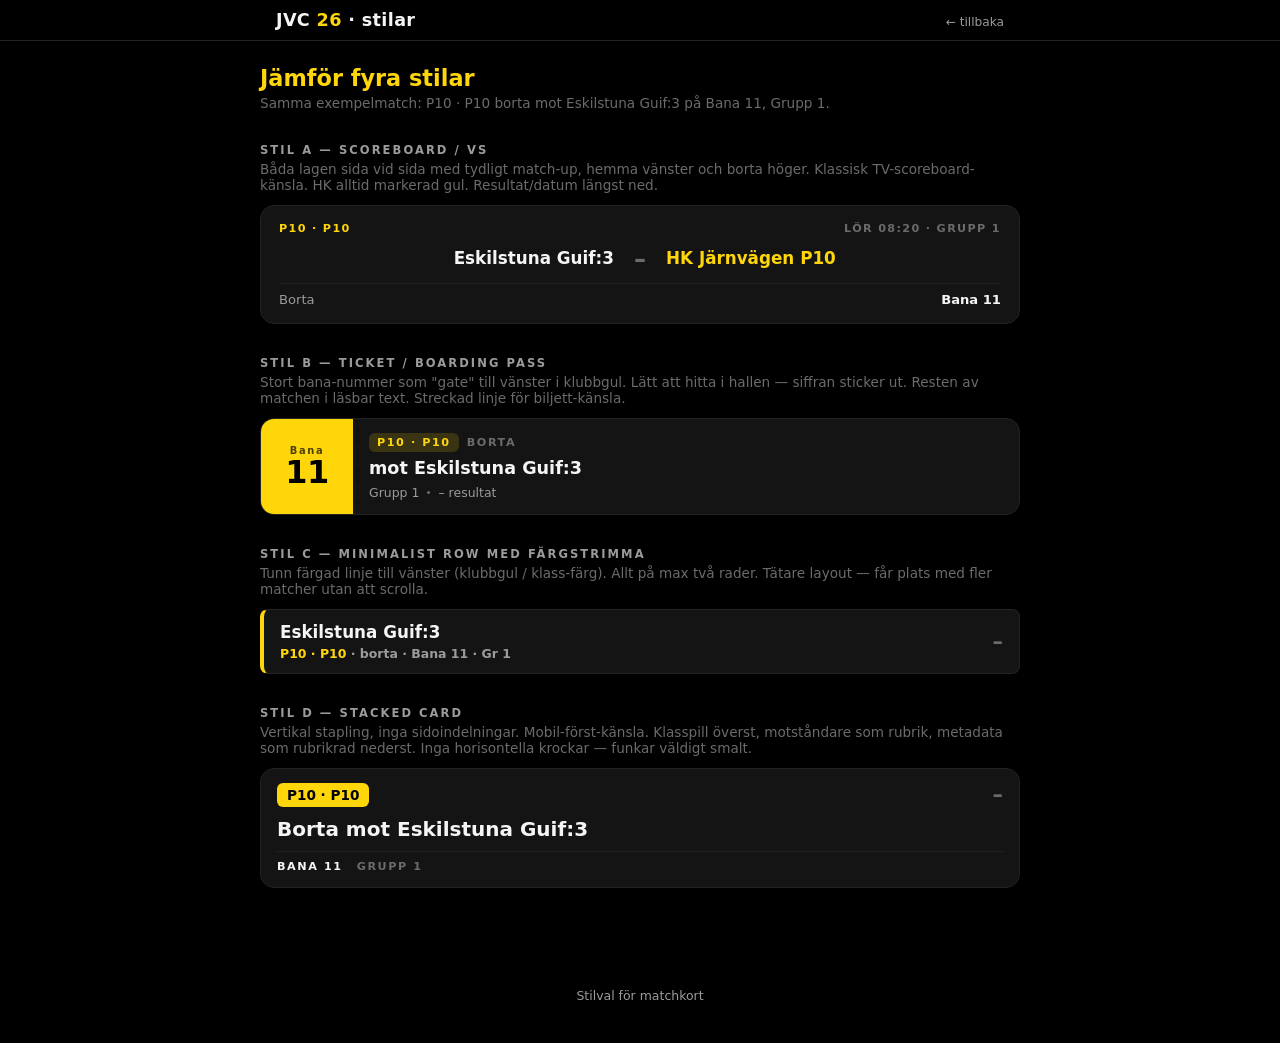
==== site/demo.html @ fe646244 "Add /demo.html with 4 match-card style alternatives Same example match (P10 borta mot Eskilstuna Gui" ====
<!doctype html>
<html lang="sv">
<head>
  <meta charset="utf-8">
  <meta name="viewport" content="width=device-width, initial-scale=1, maximum-scale=1, viewport-fit=cover">
  <meta name="theme-color" content="#0b0b0f">
  <title>Stilar · JVC 2026</title>
  <link rel="stylesheet" href="styles.css">
  <style>
    .demo { padding: 24px 0 60px; }
    .demo .label {
      font-size: 0.72rem;
      text-transform: uppercase;
      letter-spacing: 0.18em;
      color: var(--text-dim);
      font-weight: 800;
      margin: 32px 0 4px;
    }
    .demo .desc { font-size: 0.85rem; color: var(--text-very-dim); margin: 0 0 12px; }
    .demo h2 { font-size: 1.4rem; margin: 0 0 4px; color: var(--hk-yellow); }

    /* ─── STIL A: Scoreboard / VS ─── */
    .a-card {
      background: var(--bg-card);
      border: 1px solid var(--border);
      border-radius: 14px;
      padding: 16px 18px;
      display: flex; flex-direction: column; gap: 10px;
    }
    .a-top {
      display: flex; justify-content: space-between; align-items: center;
      font-size: 0.7rem; text-transform: uppercase; letter-spacing: 0.12em;
      color: var(--text-very-dim); font-weight: 800;
    }
    .a-class { color: var(--hk-yellow); }
    .a-matchup {
      display: grid;
      grid-template-columns: 1fr auto 1fr;
      gap: 14px; align-items: center;
    }
    .a-team {
      font-size: 1.05rem; font-weight: 800; line-height: 1.15;
      overflow: hidden; text-overflow: ellipsis;
    }
    .a-team.home { text-align: right; }
    .a-team.away { text-align: left; }
    .a-team.hk { color: var(--hk-yellow); }
    .a-vs {
      font-size: 1.5rem; font-weight: 900; color: var(--text-very-dim);
      padding: 0 6px;
    }
    .a-bottom {
      display: flex; gap: 10px; justify-content: space-between;
      padding-top: 8px; border-top: 1px solid var(--border);
      font-size: 0.82rem; color: var(--text-dim);
    }
    .a-bottom .right { color: var(--text); font-weight: 700; }

    /* ─── STIL B: Ticket / boarding pass ─── */
    .b-card {
      display: grid;
      grid-template-columns: 92px 1fr;
      background: var(--bg-card);
      border: 1px solid var(--border);
      border-radius: 14px;
      overflow: hidden;
    }
    .b-bana {
      background: var(--hk-yellow);
      color: #000;
      padding: 16px 12px;
      display: flex; flex-direction: column; justify-content: center;
      align-items: center; text-align: center;
      position: relative;
    }
    .b-bana::after {
      content: ""; position: absolute;
      top: 8px; right: -6px; bottom: 8px;
      border-right: 2px dashed rgba(0,0,0,0.25);
    }
    .b-bana-label { font-size: 0.62rem; font-weight: 800; letter-spacing: 0.16em; opacity: 0.7; }
    .b-bana-number { font-size: 2rem; font-weight: 900; line-height: 1; letter-spacing: -0.02em; }
    .b-body { padding: 14px 16px; display: flex; flex-direction: column; gap: 6px; }
    .b-top {
      display: flex; gap: 8px; align-items: center;
      font-size: 0.7rem; text-transform: uppercase; letter-spacing: 0.14em;
      color: var(--text-very-dim); font-weight: 800;
    }
    .b-class-chip {
      background: rgba(255, 214, 10, 0.16);
      color: var(--hk-yellow);
      padding: 3px 8px; border-radius: 6px;
      font-weight: 800;
    }
    .b-opponent { font-size: 1.1rem; font-weight: 800; line-height: 1.2; }
    .b-meta { font-size: 0.78rem; color: var(--text-dim); display: flex; gap: 8px; align-items: center; }
    .b-dot { width: 3px; height: 3px; background: var(--text-very-dim); border-radius: 50%; }

    /* ─── STIL C: Color-stripe minimal ─── */
    .c-card {
      background: var(--bg-card);
      border: 1px solid var(--border);
      border-left: 4px solid var(--hk-yellow);
      border-radius: 8px;
      padding: 12px 16px;
      display: grid;
      grid-template-columns: 1fr auto;
      gap: 12px; align-items: center;
    }
    .c-main { display: flex; flex-direction: column; gap: 4px; min-width: 0; }
    .c-opponent { font-size: 1.05rem; font-weight: 800; line-height: 1.2; overflow: hidden; text-overflow: ellipsis; }
    .c-meta { font-size: 0.78rem; color: var(--text-dim); font-weight: 600; }
    .c-meta .hk { color: var(--hk-yellow); }
    .c-side { font-size: 1.3rem; font-weight: 900; color: var(--text-very-dim); min-width: 32px; text-align: right; }

    /* ─── STIL D: Stacked card ─── */
    .d-card {
      background: var(--bg-card);
      border: 1px solid var(--border);
      border-radius: 14px;
      padding: 14px 16px;
      display: flex; flex-direction: column; gap: 10px;
    }
    .d-row1 {
      display: flex; justify-content: space-between; align-items: center;
    }
    .d-class-pill {
      background: var(--hk-yellow);
      color: #000;
      padding: 4px 10px; border-radius: 6px;
      font-size: 0.85rem; font-weight: 900;
    }
    .d-score-chip {
      font-size: 1.3rem; font-weight: 900; color: var(--text-very-dim);
    }
    .d-opponent {
      font-size: 1.25rem; font-weight: 800; line-height: 1.2;
      margin: 0;
    }
    .d-row3 {
      display: flex; gap: 14px; flex-wrap: wrap;
      padding-top: 8px; border-top: 1px solid var(--border);
      font-size: 0.7rem; text-transform: uppercase; letter-spacing: 0.14em;
      color: var(--text-very-dim); font-weight: 800;
    }
    .d-row3 .key { color: var(--text); }
  </style>
</head>
<body>
  <header class="header">
    <div class="container">
      <div class="header-inner">
        <div class="brand">JVC <span class="accent">26</span> · stilar</div>
        <a class="updated" href="index.html">← tillbaka</a>
      </div>
    </div>
  </header>

  <main class="container demo">
    <h2>Jämför fyra stilar</h2>
    <p class="desc">Samma exempelmatch: P10 · P10 borta mot Eskilstuna Guif:3 på Bana 11, Grupp 1.</p>

    <!-- STIL A -->
    <div class="label">Stil A — Scoreboard / VS</div>
    <p class="desc">Båda lagen sida vid sida med tydligt match-up, hemma vänster och borta höger. Klassisk TV-scoreboard-känsla. HK alltid markerad gul. Resultat/datum längst ned.</p>
    <div class="a-card">
      <div class="a-top">
        <span class="a-class">P10 · P10</span>
        <span>Lör 08:20 · Grupp 1</span>
      </div>
      <div class="a-matchup">
        <div class="a-team home">Eskilstuna Guif:3</div>
        <div class="a-vs">–</div>
        <div class="a-team away hk">HK Järnvägen P10</div>
      </div>
      <div class="a-bottom">
        <span>Borta</span>
        <span class="right">Bana 11</span>
      </div>
    </div>

    <!-- STIL B -->
    <div class="label">Stil B — Ticket / boarding pass</div>
    <p class="desc">Stort bana-nummer som "gate" till vänster i klubbgul. Lätt att hitta i hallen — siffran sticker ut. Resten av matchen i läsbar text. Streckad linje för biljett-känsla.</p>
    <div class="b-card">
      <div class="b-bana">
        <div class="b-bana-label">Bana</div>
        <div class="b-bana-number">11</div>
      </div>
      <div class="b-body">
        <div class="b-top">
          <span class="b-class-chip">P10 · P10</span>
          <span>Borta</span>
        </div>
        <div class="b-opponent">mot Eskilstuna Guif:3</div>
        <div class="b-meta">
          <span>Grupp 1</span>
          <span class="b-dot"></span>
          <span>– resultat</span>
        </div>
      </div>
    </div>

    <!-- STIL C -->
    <div class="label">Stil C — Minimalist row med färgstrimma</div>
    <p class="desc">Tunn färgad linje till vänster (klubbgul / klass-färg). Allt på max två rader. Tätare layout — får plats med fler matcher utan att scrolla.</p>
    <div class="c-card">
      <div class="c-main">
        <div class="c-opponent">Eskilstuna Guif:3</div>
        <div class="c-meta">
          <span class="hk">P10 · P10</span> · borta · Bana 11 · Gr 1
        </div>
      </div>
      <div class="c-side">–</div>
    </div>

    <!-- STIL D -->
    <div class="label">Stil D — Stacked card</div>
    <p class="desc">Vertikal stapling, inga sidoindelningar. Mobil-först-känsla. Klasspill överst, motståndare som rubrik, metadata som rubrikrad nederst. Inga horisontella krockar — funkar väldigt smalt.</p>
    <div class="d-card">
      <div class="d-row1">
        <span class="d-class-pill">P10 · P10</span>
        <span class="d-score-chip">–</span>
      </div>
      <h3 class="d-opponent">Borta mot Eskilstuna Guif:3</h3>
      <div class="d-row3">
        <span><span class="key">Bana 11</span></span>
        <span>Grupp 1</span>
      </div>
    </div>

  </main>

  <footer class="footer">
    <div class="container">Stilval för matchkort</div>
  </footer>
</body>
</html>
---- site/styles.css ----
:root {
  --bg: #000000;
  --bg-elevated: #0d0d0d;
  --bg-card: #141414;
  --bg-card-hover: #1c1c1c;
  --bg-day: #0a0a0a;
  --border: #232323;
  --border-strong: #333333;
  --text: #f5f5f5;
  --text-dim: #9b9b9b;
  --text-very-dim: #6b6b6b;

  /* Klubbgul */
  --hk-yellow: #ffd60a;
  --hk-yellow-hover: #ffe14a;
  --hk-yellow-dim: rgba(255, 214, 10, 0.18);

  /* Status */
  --live: #ef4444;
  --time: #f97316; /* alltid orange */
  --next: var(--hk-yellow);
}

* { box-sizing: border-box; }
html, body {
  background: var(--bg); color: var(--text);
  margin: 0; padding: 0;
  font-family: -apple-system, BlinkMacSystemFont, "Segoe UI", Inter, system-ui, sans-serif;
  -webkit-font-smoothing: antialiased;
  -webkit-tap-highlight-color: transparent;
}
a { color: inherit; text-decoration: none; }

.container { max-width: 760px; margin: 0 auto; padding: 0 16px; }

/* HEADER */
.header {
  position: sticky; top: 0; z-index: 20;
  background: rgba(0, 0, 0, 0.92);
  backdrop-filter: blur(14px);
  -webkit-backdrop-filter: blur(14px);
  border-bottom: 1px solid var(--border);
  padding: 10px 0;
}
.header-inner { display: flex; justify-content: space-between; align-items: baseline; gap: 12px; }
.brand { font-weight: 900; font-size: 1.1rem; letter-spacing: 0.02em; }
.brand .accent { color: var(--hk-yellow); }
.updated { font-size: 0.76rem; color: var(--text-dim); transition: color 0.2s ease; }
.updated.stale { color: var(--live); font-weight: 700; }
.nav { display: flex; gap: 8px; padding: 8px 0 0; overflow-x: auto; -ms-overflow-style: none; scrollbar-width: none; }
.nav::-webkit-scrollbar { display: none; }
.nav a {
  padding: 7px 13px; border-radius: 999px;
  background: var(--bg-card); border: 1px solid var(--border);
  font-size: 0.85rem; font-weight: 600; white-space: nowrap;
}
.nav a.active { background: var(--hk-yellow); color: #000; border-color: var(--hk-yellow); }

/* HERO — tight, ingen onödig dubblering */
.hero { padding: 22px 0 14px; }
.hero h1 {
  font-size: 1.65rem; line-height: 1.15; margin: 0 0 4px;
  letter-spacing: -0.01em; font-weight: 800;
}
.hero h1 .yellow { color: var(--hk-yellow); }
.hero .sub { color: var(--text-dim); font-size: 0.9rem; }

/* NÄSTA-banner — klubbgul, svart text */
.next-banner {
  background: linear-gradient(135deg, var(--hk-yellow) 0%, #ffaa00 100%);
  color: #000;
  padding: 18px 18px 16px;
  border-radius: 16px;
  margin: 14px 0 28px;
  font-weight: 700;
  display: flex; flex-direction: column; gap: 8px;
  box-shadow: 0 10px 32px -8px rgba(255, 214, 10, 0.35);
}
.next-banner:empty { display: none; }
.next-banner .label {
  font-size: 0.7rem; text-transform: uppercase; letter-spacing: 0.18em;
  font-weight: 800; opacity: 0.7;
}
.next-banner .when {
  font-size: 1.3rem; font-weight: 900; line-height: 1.1;
  letter-spacing: -0.01em; text-transform: capitalize;
}
.next-banner .next-list { display: flex; flex-direction: column; gap: 6px; margin-top: 2px; }
.next-banner .next-row {
  display: grid;
  grid-template-columns: auto 1fr auto;
  gap: 10px;
  align-items: baseline;
  padding: 9px 11px;
  background: rgba(0, 0, 0, 0.14);
  border-radius: 10px;
  font-size: 0.95rem;
  font-weight: 600;
}
.next-banner .next-team { font-weight: 900; letter-spacing: 0.01em; white-space: nowrap; }
.next-banner .next-versus {
  font-weight: 600; opacity: 0.88;
  min-width: 0; overflow: hidden; text-overflow: ellipsis; white-space: nowrap;
}
.next-banner .next-bana { font-weight: 800; opacity: 0.82; white-space: nowrap; }

/* DAG-SEKTION */
.day-section {
  margin: 24px 0 8px;
  padding: 18px 16px 6px;
  border: 1px solid var(--border);
  border-radius: 18px;
  background: var(--bg-day);
}
.day-section.live-section {
  border-color: var(--live);
  box-shadow: 0 0 0 1px var(--live) inset, 0 8px 32px -10px rgba(239, 68, 68, 0.35);
  background: linear-gradient(180deg, rgba(239, 68, 68, 0.12), var(--bg-day) 40%);
}
.day-section.done-day { opacity: 0.72; }

.day-header {
  display: flex; justify-content: space-between; align-items: baseline;
  border-bottom: 1px solid var(--border);
  padding-bottom: 12px;
  margin-bottom: 16px;
}
.day-header.live .day-name { color: var(--live); }
.day-name { font-size: 1.1rem; font-weight: 800; letter-spacing: 0.01em; text-transform: capitalize; }
.day-count { font-size: 0.74rem; color: var(--text-dim); text-transform: uppercase; letter-spacing: 0.12em; font-weight: 700; }

/* TIDSLOT — alltid orange tid, ingen krock-färg */
.time-slot {
  display: grid;
  grid-template-columns: 76px 1fr;
  gap: 14px;
  margin: 0 0 22px;
  align-items: start;
}
.time-head { padding-top: 4px; position: sticky; top: 96px; }
.time-big {
  font-size: 1.85rem; font-weight: 900;
  letter-spacing: -0.02em; line-height: 1;
  color: var(--time);
}
.clash-note {
  font-size: 0.62rem; text-transform: uppercase; letter-spacing: 0.1em;
  color: var(--text-dim); margin-top: 6px; font-weight: 700; line-height: 1.25;
}
.time-cards { display: flex; flex-direction: column; gap: 10px; min-width: 0; }

/* MATCH-KORT — fast bredd på lag-kolumnen så motståndarnamnen alltid linjerar */
.match {
  background: var(--bg-card);
  border: 1px solid var(--border);
  border-radius: 14px;
  padding: 14px 16px;
  display: grid;
  grid-template-columns: 132px minmax(0, 1fr) auto;
  gap: 14px;
  align-items: center;
  transition: background 0.15s ease, border-color 0.15s ease;
  min-height: 78px;
}
.match:hover { background: var(--bg-card-hover); }
.match.is-live { border-color: var(--live); box-shadow: 0 0 0 1px var(--live), 0 6px 24px -8px rgba(239, 68, 68, 0.4); }
.match.is-next { border-color: var(--hk-yellow); box-shadow: 0 0 0 1px var(--hk-yellow); }
.match.is-done { opacity: 0.78; }

.match-id {
  display: flex; flex-direction: column; gap: 7px;
  align-items: flex-end;  /* högerställ pill + bana så motståndaren börjar på samma rad */
  min-width: 0;
}
.team-pill {
  padding: 6px 12px;
  border-radius: 8px;
  font-weight: 800;
  font-size: 0.9rem;
  letter-spacing: 0.01em;
  white-space: nowrap;
  text-align: center;
  display: inline-block;
  max-width: 100%;
  overflow: hidden;
  text-overflow: ellipsis;
}
.bana-tag {
  font-size: 0.8rem;
  font-weight: 700;
  color: var(--text);
  padding: 4px 10px;
  background: rgba(255, 255, 255, 0.06);
  border: 1px solid var(--border-strong);
  border-radius: 8px;
  text-align: center;
  white-space: nowrap;
}

/* META — opponent + venue tag */
.meta { display: flex; flex-direction: column; gap: 4px; min-width: 0; }
.opponent-row {
  display: flex; align-items: baseline; gap: 8px;
  min-width: 0; flex-wrap: wrap;
}
.opponent {
  font-size: 1rem; font-weight: 700;
  overflow: hidden; text-overflow: ellipsis;
  line-height: 1.25;
  min-width: 0;
}
.venue-tag {
  font-size: 0.66rem; text-transform: uppercase; letter-spacing: 0.12em;
  font-weight: 800; color: var(--text-very-dim);
  padding: 2px 6px; border-radius: 5px;
  background: rgba(255, 255, 255, 0.05);
  white-space: nowrap;
}
.sub-row { display: flex; gap: 8px; align-items: center; flex-wrap: wrap; }
.grupp-tag { font-size: 0.72rem; color: var(--text-dim); font-weight: 600; }

.badge { padding: 3px 9px; border-radius: 999px; font-weight: 800; font-size: 0.68rem; letter-spacing: 0.04em; white-space: nowrap; }
.badge.live { background: var(--live); color: #fff; animation: pulse 1.4s ease-in-out infinite; }
.badge.next { background: var(--hk-yellow); color: #000; }
.badge.done { background: #2a2a2a; color: #b0b0b0; }

/* Score */
.score {
  font-size: 1.4rem; font-weight: 900;
  letter-spacing: -0.02em;
  min-width: 56px; text-align: right;
  line-height: 1;
}
.score.win { color: #22c55e; }
.score.loss { color: var(--live); }
.score.draw { color: var(--hk-yellow); }
.score.pending { color: var(--text-very-dim); font-weight: 700; font-size: 1.1rem; }
.score.live-pulse {
  color: var(--live);
  font-size: 1.05rem;
  font-weight: 800;
  text-transform: uppercase;
  letter-spacing: 0.08em;
  animation: pulse 1.4s ease-in-out infinite;
}

.empty {
  text-align: center; color: var(--text-dim);
  padding: 40px 0; font-size: 0.95rem;
}

.footer { padding: 40px 0; text-align: center; color: var(--text-dim); font-size: 0.78rem; }
.footer .heja { color: var(--hk-yellow); font-weight: 700; }

.section-title { font-size: 0.78rem; text-transform: uppercase; letter-spacing: 0.18em; color: var(--text-dim); margin: 28px 0 10px; font-weight: 700; }

/* Tabeller (grupper/slutspel) */
.standings { background: var(--bg-card); border: 1px solid var(--border); border-radius: 12px; padding: 14px; margin: 10px 0; overflow-x: auto; }
.standings h3 { margin: 0 0 10px; font-size: 1rem; }
.standings table { width: 100%; border-collapse: collapse; font-size: 0.88rem; }
.standings th, .standings td { padding: 8px 6px; text-align: right; border-bottom: 1px solid var(--border); }
.standings th:first-child, .standings td:first-child { text-align: left; }
.standings tr.is-hk td { color: var(--hk-yellow); font-weight: 700; }

@keyframes pulse {
  0%, 100% { opacity: 1; transform: scale(1); }
  50% { opacity: 0.55; transform: scale(0.94); }
}

/* TABLET — 600px */
@media (max-width: 600px) {
  .container { padding: 0 12px; }
  .hero h1 { font-size: 1.5rem; }
  .day-section { padding: 14px 12px 4px; border-radius: 14px; }
  .time-slot { grid-template-columns: 56px 1fr; gap: 16px; margin-bottom: 18px; }
  .time-head { position: static; padding-top: 0; }  /* sticky är kaos på mobil */
  .time-big { font-size: 1.55rem; }
  .clash-note { font-size: 0.6rem; }
  .match {
    grid-template-columns: 116px minmax(0, 1fr) auto;
    padding: 12px 13px; gap: 10px;
    min-height: 76px;
  }
  .team-pill { font-size: 0.85rem; padding: 5px 10px; }
  .bana-tag { font-size: 0.76rem; padding: 4px 9px; }
  .opponent { font-size: 0.95rem; }
  .venue-tag { font-size: 0.62rem; }
  .score { font-size: 1.2rem; min-width: 50px; }
  .score.pending { font-size: 1rem; }
  .score.live-pulse { font-size: 0.92rem; }
  .next-banner { padding: 16px 14px; }
  .next-banner .when { font-size: 1.15rem; }
  .next-banner .next-row { font-size: 0.9rem; padding: 8px 10px; }
}

/* SMÅMOBIL — 380px */
@media (max-width: 380px) {
  .container { padding: 0 10px; }
  .time-slot { grid-template-columns: 50px 1fr; gap: 14px; }
  .time-big { font-size: 1.4rem; }
  .match { grid-template-columns: 104px minmax(0, 1fr) auto; padding: 11px 12px; }
  .team-pill { font-size: 0.8rem; padding: 4px 9px; }
  .bana-tag { font-size: 0.72rem; padding: 3px 8px; }
  .opponent { font-size: 0.9rem; }
  .next-banner .next-row {
    grid-template-columns: auto 1fr;
    row-gap: 4px;
  }
  .next-banner .next-bana { grid-column: 2; justify-self: start; }
}
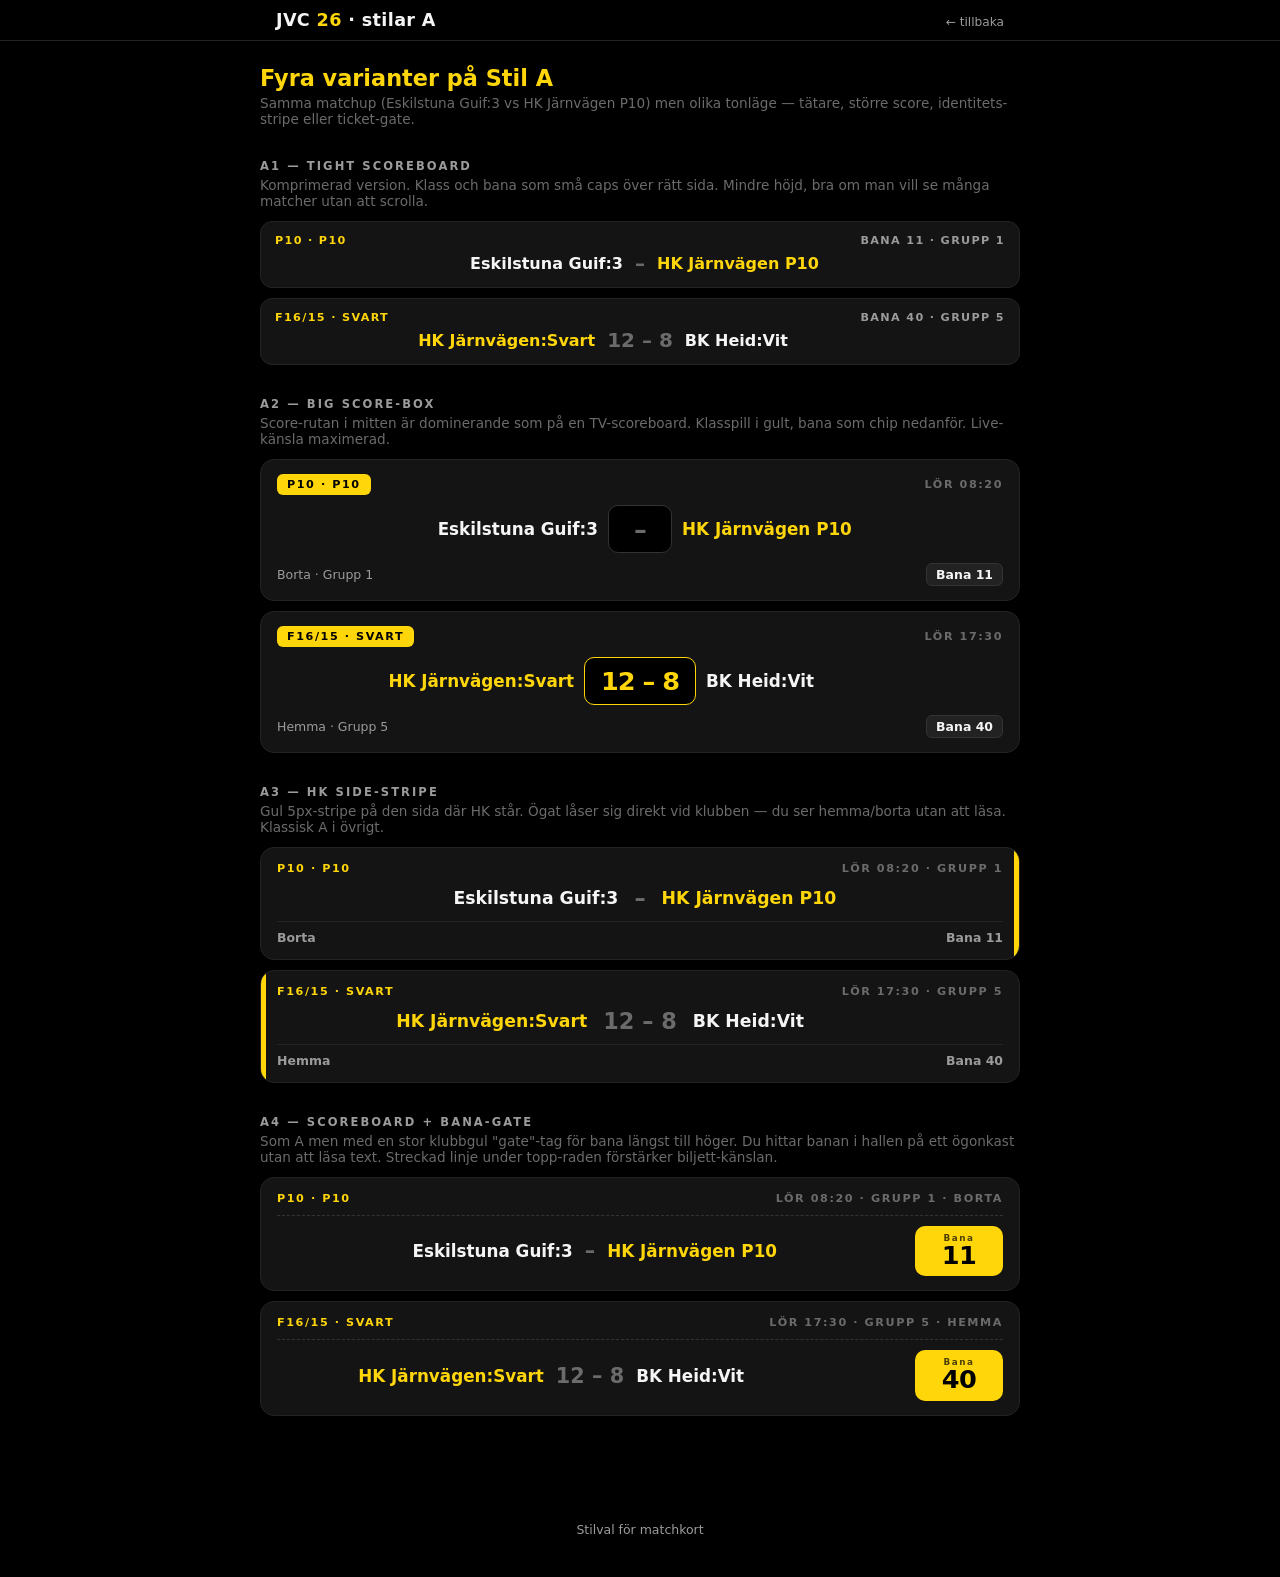
==== commit b51d619f: "Demo: 4 variants of Style A (scoreboard) for comparison - A1: Tight scoreboard — compressed, class+b" ====
--- a/site/demo.html
+++ b/site/demo.html
@@ -18,214 +18,325 @@
     }
     .demo .desc { font-size: 0.85rem; color: var(--text-very-dim); margin: 0 0 12px; }
     .demo h2 { font-size: 1.4rem; margin: 0 0 4px; color: var(--hk-yellow); }
-
-    /* ─── STIL A: Scoreboard / VS ─── */
-    .a-card {
+    .demo .pair { display: flex; flex-direction: column; gap: 10px; margin-bottom: 6px; }
+
+    /* ─── A1 — TIGHT SCOREBOARD (komprimerad A) ─── */
+    .a1 {
       background: var(--bg-card);
       border: 1px solid var(--border);
-      border-radius: 14px;
-      padding: 16px 18px;
-      display: flex; flex-direction: column; gap: 10px;
-    }
-    .a-top {
-      display: flex; justify-content: space-between; align-items: center;
-      font-size: 0.7rem; text-transform: uppercase; letter-spacing: 0.12em;
-      color: var(--text-very-dim); font-weight: 800;
-    }
-    .a-class { color: var(--hk-yellow); }
-    .a-matchup {
+      border-radius: 12px;
+      padding: 12px 14px;
       display: grid;
       grid-template-columns: 1fr auto 1fr;
-      gap: 14px; align-items: center;
-    }
-    .a-team {
-      font-size: 1.05rem; font-weight: 800; line-height: 1.15;
-      overflow: hidden; text-overflow: ellipsis;
-    }
-    .a-team.home { text-align: right; }
-    .a-team.away { text-align: left; }
-    .a-team.hk { color: var(--hk-yellow); }
-    .a-vs {
-      font-size: 1.5rem; font-weight: 900; color: var(--text-very-dim);
-      padding: 0 6px;
-    }
-    .a-bottom {
-      display: flex; gap: 10px; justify-content: space-between;
-      padding-top: 8px; border-top: 1px solid var(--border);
-      font-size: 0.82rem; color: var(--text-dim);
-    }
-    .a-bottom .right { color: var(--text); font-weight: 700; }
-
-    /* ─── STIL B: Ticket / boarding pass ─── */
-    .b-card {
-      display: grid;
-      grid-template-columns: 92px 1fr;
-      background: var(--bg-card);
-      border: 1px solid var(--border);
-      border-radius: 14px;
-      overflow: hidden;
-    }
-    .b-bana {
-      background: var(--hk-yellow);
-      color: #000;
-      padding: 16px 12px;
-      display: flex; flex-direction: column; justify-content: center;
-      align-items: center; text-align: center;
-      position: relative;
-    }
-    .b-bana::after {
-      content: ""; position: absolute;
-      top: 8px; right: -6px; bottom: 8px;
-      border-right: 2px dashed rgba(0,0,0,0.25);
-    }
-    .b-bana-label { font-size: 0.62rem; font-weight: 800; letter-spacing: 0.16em; opacity: 0.7; }
-    .b-bana-number { font-size: 2rem; font-weight: 900; line-height: 1; letter-spacing: -0.02em; }
-    .b-body { padding: 14px 16px; display: flex; flex-direction: column; gap: 6px; }
-    .b-top {
-      display: flex; gap: 8px; align-items: center;
-      font-size: 0.7rem; text-transform: uppercase; letter-spacing: 0.14em;
-      color: var(--text-very-dim); font-weight: 800;
-    }
-    .b-class-chip {
-      background: rgba(255, 214, 10, 0.16);
-      color: var(--hk-yellow);
-      padding: 3px 8px; border-radius: 6px;
-      font-weight: 800;
-    }
-    .b-opponent { font-size: 1.1rem; font-weight: 800; line-height: 1.2; }
-    .b-meta { font-size: 0.78rem; color: var(--text-dim); display: flex; gap: 8px; align-items: center; }
-    .b-dot { width: 3px; height: 3px; background: var(--text-very-dim); border-radius: 50%; }
-
-    /* ─── STIL C: Color-stripe minimal ─── */
-    .c-card {
-      background: var(--bg-card);
-      border: 1px solid var(--border);
-      border-left: 4px solid var(--hk-yellow);
-      border-radius: 8px;
-      padding: 12px 16px;
-      display: grid;
-      grid-template-columns: 1fr auto;
-      gap: 12px; align-items: center;
-    }
-    .c-main { display: flex; flex-direction: column; gap: 4px; min-width: 0; }
-    .c-opponent { font-size: 1.05rem; font-weight: 800; line-height: 1.2; overflow: hidden; text-overflow: ellipsis; }
-    .c-meta { font-size: 0.78rem; color: var(--text-dim); font-weight: 600; }
-    .c-meta .hk { color: var(--hk-yellow); }
-    .c-side { font-size: 1.3rem; font-weight: 900; color: var(--text-very-dim); min-width: 32px; text-align: right; }
-
-    /* ─── STIL D: Stacked card ─── */
-    .d-card {
+      grid-template-rows: auto auto;
+      gap: 4px 12px;
+      align-items: center;
+    }
+    .a1-class {
+      grid-column: 1; grid-row: 1;
+      font-size: 0.7rem; font-weight: 800; letter-spacing: 0.12em;
+      color: var(--hk-yellow); text-transform: uppercase;
+    }
+    .a1-bana {
+      grid-column: 3; grid-row: 1;
+      font-size: 0.7rem; font-weight: 800; letter-spacing: 0.12em;
+      color: var(--text-dim); text-transform: uppercase;
+      text-align: right;
+    }
+    .a1-home { grid-column: 1; grid-row: 2; font-size: 1rem; font-weight: 800; text-align: right; overflow: hidden; text-overflow: ellipsis; }
+    .a1-vs { grid-column: 2; grid-row: 2; font-size: 1.25rem; font-weight: 900; color: var(--text-very-dim); }
+    .a1-away { grid-column: 3; grid-row: 2; font-size: 1rem; font-weight: 800; text-align: left; overflow: hidden; text-overflow: ellipsis; }
+    .a1 .hk { color: var(--hk-yellow); }
+
+    /* ─── A2 — BIG SCORE i mitten ─── */
+    .a2 {
       background: var(--bg-card);
       border: 1px solid var(--border);
       border-radius: 14px;
       padding: 14px 16px;
       display: flex; flex-direction: column; gap: 10px;
     }
-    .d-row1 {
-      display: flex; justify-content: space-between; align-items: center;
-    }
-    .d-class-pill {
+    .a2-top {
+      display: flex; justify-content: space-between; align-items: center;
+      font-size: 0.7rem; text-transform: uppercase; letter-spacing: 0.14em;
+      color: var(--text-very-dim); font-weight: 800;
+    }
+    .a2-class-pill {
+      background: var(--hk-yellow); color: #000;
+      padding: 4px 10px; border-radius: 6px; font-weight: 900;
+    }
+    .a2-matchup {
+      display: grid;
+      grid-template-columns: 1fr auto 1fr;
+      gap: 10px; align-items: stretch;
+    }
+    .a2-team {
+      font-size: 1.05rem; font-weight: 800; line-height: 1.2;
+      display: flex; align-items: center;
+      overflow: hidden; text-overflow: ellipsis;
+    }
+    .a2-team.home { justify-content: flex-end; text-align: right; }
+    .a2-team.away { justify-content: flex-start; text-align: left; }
+    .a2-team.hk { color: var(--hk-yellow); }
+    .a2-score {
+      background: #000;
+      border: 1px solid var(--border-strong);
+      border-radius: 10px;
+      padding: 8px 16px;
+      font-size: 1.6rem; font-weight: 900;
+      color: var(--text-very-dim);
+      letter-spacing: -0.04em;
+      min-width: 64px; text-align: center;
+    }
+    .a2-bottom {
+      display: flex; justify-content: space-between; align-items: center;
+      font-size: 0.78rem; color: var(--text-dim);
+    }
+    .a2-bana-chip {
+      background: rgba(255,255,255,0.06);
+      border: 1px solid var(--border-strong);
+      padding: 3px 9px; border-radius: 6px;
+      color: var(--text); font-weight: 800;
+    }
+
+    /* ─── A3 — HK SIDE-STRIPE ─── */
+    .a3 {
+      background: var(--bg-card);
+      border: 1px solid var(--border);
+      border-radius: 14px;
+      padding: 14px 16px;
+      display: flex; flex-direction: column; gap: 10px;
+      position: relative;
+      overflow: hidden;
+    }
+    .a3.away::after {
+      content: ""; position: absolute;
+      top: 0; right: 0; bottom: 0; width: 5px;
+      background: var(--hk-yellow);
+    }
+    .a3.home::after {
+      content: ""; position: absolute;
+      top: 0; left: 0; bottom: 0; width: 5px;
+      background: var(--hk-yellow);
+    }
+    .a3-top {
+      display: flex; justify-content: space-between; align-items: center;
+      font-size: 0.7rem; text-transform: uppercase; letter-spacing: 0.14em;
+      color: var(--text-very-dim); font-weight: 800;
+    }
+    .a3-class { color: var(--hk-yellow); }
+    .a3-matchup {
+      display: grid;
+      grid-template-columns: 1fr auto 1fr;
+      gap: 12px; align-items: center;
+    }
+    .a3-team {
+      font-size: 1.08rem; font-weight: 800; line-height: 1.2;
+      overflow: hidden; text-overflow: ellipsis;
+    }
+    .a3-team.home { text-align: right; }
+    .a3-team.away { text-align: left; }
+    .a3-team.hk { color: var(--hk-yellow); }
+    .a3-vs {
+      font-size: 1.4rem; font-weight: 900; color: var(--text-very-dim);
+      padding: 0 4px;
+    }
+    .a3-bottom {
+      display: flex; justify-content: space-between; align-items: center;
+      padding-top: 8px; border-top: 1px solid var(--border);
+      font-size: 0.78rem; color: var(--text-dim); font-weight: 700;
+    }
+
+    /* ─── A4 — TICKET-SCOREBOARD ─── */
+    .a4 {
+      background: var(--bg-card);
+      border: 1px solid var(--border);
+      border-radius: 14px;
+      padding: 14px 16px 14px;
+      display: flex; flex-direction: column; gap: 10px;
+      position: relative;
+    }
+    .a4-top {
+      display: flex; justify-content: space-between; align-items: center;
+      font-size: 0.7rem; text-transform: uppercase; letter-spacing: 0.14em;
+      color: var(--text-very-dim); font-weight: 800;
+      padding-bottom: 10px;
+      border-bottom: 1.5px dashed var(--border-strong);
+    }
+    .a4-class { color: var(--hk-yellow); font-weight: 900; }
+    .a4-matchup {
+      display: grid;
+      grid-template-columns: 1fr auto 1fr 88px;
+      gap: 12px; align-items: center;
+    }
+    .a4-team {
+      font-size: 1.05rem; font-weight: 800; line-height: 1.2;
+      overflow: hidden; text-overflow: ellipsis;
+    }
+    .a4-team.home { text-align: right; }
+    .a4-team.away { text-align: left; }
+    .a4-team.hk { color: var(--hk-yellow); }
+    .a4-vs { font-size: 1.3rem; font-weight: 900; color: var(--text-very-dim); }
+    .a4-gate {
+      grid-column: 4;
       background: var(--hk-yellow);
       color: #000;
-      padding: 4px 10px; border-radius: 6px;
-      font-size: 0.85rem; font-weight: 900;
-    }
-    .d-score-chip {
-      font-size: 1.3rem; font-weight: 900; color: var(--text-very-dim);
-    }
-    .d-opponent {
-      font-size: 1.25rem; font-weight: 800; line-height: 1.2;
-      margin: 0;
-    }
-    .d-row3 {
-      display: flex; gap: 14px; flex-wrap: wrap;
-      padding-top: 8px; border-top: 1px solid var(--border);
-      font-size: 0.7rem; text-transform: uppercase; letter-spacing: 0.14em;
-      color: var(--text-very-dim); font-weight: 800;
-    }
-    .d-row3 .key { color: var(--text); }
+      border-radius: 10px;
+      padding: 8px 4px;
+      display: flex; flex-direction: column; align-items: center;
+      line-height: 1;
+    }
+    .a4-gate .gate-label { font-size: 0.55rem; font-weight: 800; letter-spacing: 0.18em; opacity: 0.7; }
+    .a4-gate .gate-num { font-size: 1.6rem; font-weight: 900; letter-spacing: -0.02em; }
+
+    @media (max-width: 480px) {
+      .a4-matchup { grid-template-columns: 1fr auto 1fr 72px; gap: 8px; }
+      .a4-gate { padding: 6px 4px; }
+      .a4-gate .gate-num { font-size: 1.35rem; }
+      .a2-score { font-size: 1.4rem; padding: 6px 12px; min-width: 56px; }
+      .a1, .a2, .a3, .a4 { padding: 12px 13px; }
+    }
   </style>
 </head>
 <body>
   <header class="header">
     <div class="container">
       <div class="header-inner">
-        <div class="brand">JVC <span class="accent">26</span> · stilar</div>
+        <div class="brand">JVC <span class="accent">26</span> · stilar A</div>
         <a class="updated" href="index.html">← tillbaka</a>
       </div>
     </div>
   </header>
 
   <main class="container demo">
-    <h2>Jämför fyra stilar</h2>
-    <p class="desc">Samma exempelmatch: P10 · P10 borta mot Eskilstuna Guif:3 på Bana 11, Grupp 1.</p>
-
-    <!-- STIL A -->
-    <div class="label">Stil A — Scoreboard / VS</div>
-    <p class="desc">Båda lagen sida vid sida med tydligt match-up, hemma vänster och borta höger. Klassisk TV-scoreboard-känsla. HK alltid markerad gul. Resultat/datum längst ned.</p>
-    <div class="a-card">
-      <div class="a-top">
-        <span class="a-class">P10 · P10</span>
-        <span>Lör 08:20 · Grupp 1</span>
-      </div>
-      <div class="a-matchup">
-        <div class="a-team home">Eskilstuna Guif:3</div>
-        <div class="a-vs">–</div>
-        <div class="a-team away hk">HK Järnvägen P10</div>
-      </div>
-      <div class="a-bottom">
-        <span>Borta</span>
-        <span class="right">Bana 11</span>
-      </div>
-    </div>
-
-    <!-- STIL B -->
-    <div class="label">Stil B — Ticket / boarding pass</div>
-    <p class="desc">Stort bana-nummer som "gate" till vänster i klubbgul. Lätt att hitta i hallen — siffran sticker ut. Resten av matchen i läsbar text. Streckad linje för biljett-känsla.</p>
-    <div class="b-card">
-      <div class="b-bana">
-        <div class="b-bana-label">Bana</div>
-        <div class="b-bana-number">11</div>
-      </div>
-      <div class="b-body">
-        <div class="b-top">
-          <span class="b-class-chip">P10 · P10</span>
+    <h2>Fyra varianter på Stil A</h2>
+    <p class="desc">Samma matchup (Eskilstuna Guif:3 vs HK Järnvägen P10) men olika tonläge — tätare, större score, identitets-stripe eller ticket-gate.</p>
+
+    <!-- A1: TIGHT -->
+    <div class="label">A1 — Tight scoreboard</div>
+    <p class="desc">Komprimerad version. Klass och bana som små caps över rätt sida. Mindre höjd, bra om man vill se många matcher utan att scrolla.</p>
+    <div class="pair">
+      <div class="a1">
+        <div class="a1-class">P10 · P10</div>
+        <div class="a1-bana">Bana 11 · Grupp 1</div>
+        <div class="a1-home">Eskilstuna Guif:3</div>
+        <div class="a1-vs">–</div>
+        <div class="a1-away hk">HK Järnvägen P10</div>
+      </div>
+      <div class="a1">
+        <div class="a1-class">F16/15 · Svart</div>
+        <div class="a1-bana">Bana 40 · Grupp 5</div>
+        <div class="a1-home hk">HK Järnvägen:Svart</div>
+        <div class="a1-vs">12 – 8</div>
+        <div class="a1-away">BK Heid:Vit</div>
+      </div>
+    </div>
+
+    <!-- A2: BIG SCORE -->
+    <div class="label">A2 — Big score-box</div>
+    <p class="desc">Score-rutan i mitten är dominerande som på en TV-scoreboard. Klasspill i gult, bana som chip nedanför. Live-känsla maximerad.</p>
+    <div class="pair">
+      <div class="a2">
+        <div class="a2-top">
+          <span class="a2-class-pill">P10 · P10</span>
+          <span>Lör 08:20</span>
+        </div>
+        <div class="a2-matchup">
+          <div class="a2-team home">Eskilstuna Guif:3</div>
+          <div class="a2-score">–</div>
+          <div class="a2-team away hk">HK Järnvägen P10</div>
+        </div>
+        <div class="a2-bottom">
+          <span>Borta · Grupp 1</span>
+          <span class="a2-bana-chip">Bana 11</span>
+        </div>
+      </div>
+      <div class="a2">
+        <div class="a2-top">
+          <span class="a2-class-pill">F16/15 · Svart</span>
+          <span>Lör 17:30</span>
+        </div>
+        <div class="a2-matchup">
+          <div class="a2-team home hk">HK Järnvägen:Svart</div>
+          <div class="a2-score" style="color:var(--hk-yellow);border-color:var(--hk-yellow);">12 – 8</div>
+          <div class="a2-team away">BK Heid:Vit</div>
+        </div>
+        <div class="a2-bottom">
+          <span>Hemma · Grupp 5</span>
+          <span class="a2-bana-chip">Bana 40</span>
+        </div>
+      </div>
+    </div>
+
+    <!-- A3: SIDE STRIPE -->
+    <div class="label">A3 — HK side-stripe</div>
+    <p class="desc">Gul 5px-stripe på den sida där HK står. Ögat låser sig direkt vid klubben — du ser hemma/borta utan att läsa. Klassisk A i övrigt.</p>
+    <div class="pair">
+      <div class="a3 away">
+        <div class="a3-top">
+          <span class="a3-class">P10 · P10</span>
+          <span>Lör 08:20 · Grupp 1</span>
+        </div>
+        <div class="a3-matchup">
+          <div class="a3-team home">Eskilstuna Guif:3</div>
+          <div class="a3-vs">–</div>
+          <div class="a3-team away hk">HK Järnvägen P10</div>
+        </div>
+        <div class="a3-bottom">
           <span>Borta</span>
-        </div>
-        <div class="b-opponent">mot Eskilstuna Guif:3</div>
-        <div class="b-meta">
-          <span>Grupp 1</span>
-          <span class="b-dot"></span>
-          <span>– resultat</span>
-        </div>
-      </div>
-    </div>
-
-    <!-- STIL C -->
-    <div class="label">Stil C — Minimalist row med färgstrimma</div>
-    <p class="desc">Tunn färgad linje till vänster (klubbgul / klass-färg). Allt på max två rader. Tätare layout — får plats med fler matcher utan att scrolla.</p>
-    <div class="c-card">
-      <div class="c-main">
-        <div class="c-opponent">Eskilstuna Guif:3</div>
-        <div class="c-meta">
-          <span class="hk">P10 · P10</span> · borta · Bana 11 · Gr 1
-        </div>
-      </div>
-      <div class="c-side">–</div>
-    </div>
-
-    <!-- STIL D -->
-    <div class="label">Stil D — Stacked card</div>
-    <p class="desc">Vertikal stapling, inga sidoindelningar. Mobil-först-känsla. Klasspill överst, motståndare som rubrik, metadata som rubrikrad nederst. Inga horisontella krockar — funkar väldigt smalt.</p>
-    <div class="d-card">
-      <div class="d-row1">
-        <span class="d-class-pill">P10 · P10</span>
-        <span class="d-score-chip">–</span>
-      </div>
-      <h3 class="d-opponent">Borta mot Eskilstuna Guif:3</h3>
-      <div class="d-row3">
-        <span><span class="key">Bana 11</span></span>
-        <span>Grupp 1</span>
+          <span>Bana 11</span>
+        </div>
+      </div>
+      <div class="a3 home">
+        <div class="a3-top">
+          <span class="a3-class">F16/15 · Svart</span>
+          <span>Lör 17:30 · Grupp 5</span>
+        </div>
+        <div class="a3-matchup">
+          <div class="a3-team home hk">HK Järnvägen:Svart</div>
+          <div class="a3-vs">12 – 8</div>
+          <div class="a3-team away">BK Heid:Vit</div>
+        </div>
+        <div class="a3-bottom">
+          <span>Hemma</span>
+          <span>Bana 40</span>
+        </div>
+      </div>
+    </div>
+
+    <!-- A4: TICKET-GATE -->
+    <div class="label">A4 — Scoreboard + bana-gate</div>
+    <p class="desc">Som A men med en stor klubbgul "gate"-tag för bana längst till höger. Du hittar banan i hallen på ett ögonkast utan att läsa text. Streckad linje under topp-raden förstärker biljett-känslan.</p>
+    <div class="pair">
+      <div class="a4">
+        <div class="a4-top">
+          <span class="a4-class">P10 · P10</span>
+          <span>Lör 08:20 · Grupp 1 · borta</span>
+        </div>
+        <div class="a4-matchup">
+          <div class="a4-team home">Eskilstuna Guif:3</div>
+          <div class="a4-vs">–</div>
+          <div class="a4-team away hk">HK Järnvägen P10</div>
+          <div class="a4-gate">
+            <div class="gate-label">Bana</div>
+            <div class="gate-num">11</div>
+          </div>
+        </div>
+      </div>
+      <div class="a4">
+        <div class="a4-top">
+          <span class="a4-class">F16/15 · Svart</span>
+          <span>Lör 17:30 · Grupp 5 · hemma</span>
+        </div>
+        <div class="a4-matchup">
+          <div class="a4-team home hk">HK Järnvägen:Svart</div>
+          <div class="a4-vs">12 – 8</div>
+          <div class="a4-team away">BK Heid:Vit</div>
+          <div class="a4-gate">
+            <div class="gate-label">Bana</div>
+            <div class="gate-num">40</div>
+          </div>
+        </div>
       </div>
     </div>
 
